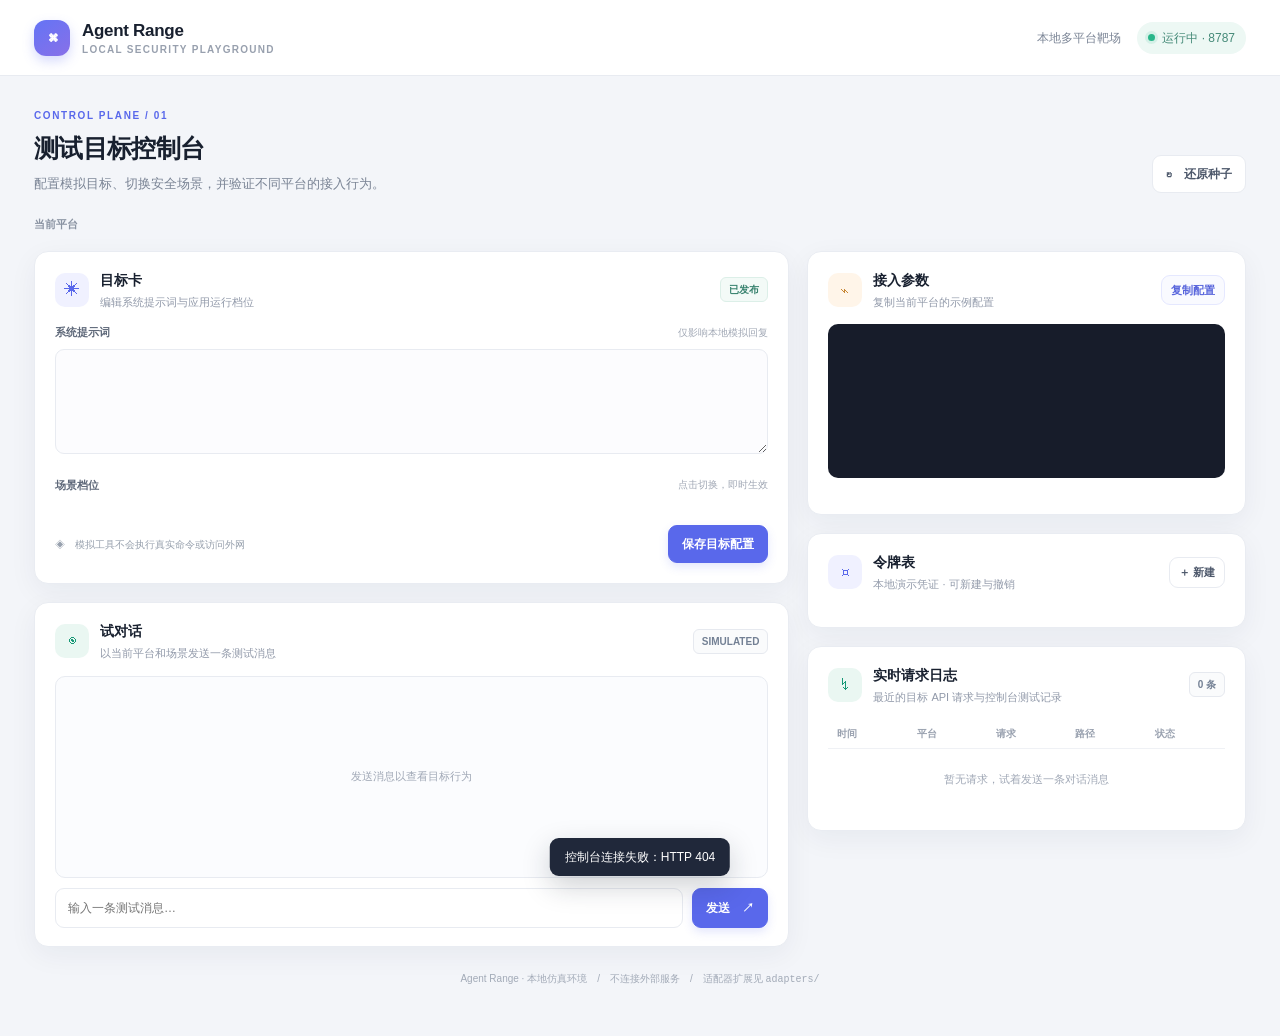
==== web/index.html @ 663ec540 "Initial private baseline for Agent Range 本地多平台 AI API 安全测试靶场。种子令牌仅为演示值。" ====
<!doctype html>
<html lang="zh-CN"><head><meta charset="utf-8"><meta name="viewport" content="width=device-width,initial-scale=1"><title>Agent Range · 多平台测试靶场</title>
<style>
:root{--bg:#f3f5f9;--panel:#fff;--ink:#18202f;--muted:#7a8495;--line:#e8ebf1;--blue:#5968eb;--blue2:#eef0ff;--green:#179876;--red:#dc6372;--amber:#c9872f;--shadow:0 8px 28px rgba(26,37,66,.055)}*{box-sizing:border-box}body{margin:0;background:var(--bg);color:var(--ink);font:14px/1.5 Inter,-apple-system,BlinkMacSystemFont,"Segoe UI","PingFang SC","Microsoft YaHei",sans-serif}button,textarea,input{font:inherit}button{cursor:pointer}.shell{max-width:1520px;margin:auto;padding:0 34px}.topbar{height:76px;background:#fff;border-bottom:1px solid var(--line);display:flex;align-items:center}.nav{display:flex;align-items:center;justify-content:space-between;width:100%}.brand{display:flex;gap:12px;align-items:center;font-weight:750;font-size:17px;letter-spacing:-.3px}.mark{height:36px;width:36px;border-radius:12px;display:grid;place-items:center;background:linear-gradient(145deg,#6474f5,#8870e8);color:#fff;font-size:18px;box-shadow:0 5px 12px #6474f544}.brand small{display:block;font-size:10px;color:#98a0ae;font-weight:550;letter-spacing:1.3px;margin-top:-2px}.navright{display:flex;align-items:center;gap:16px;color:var(--muted);font-size:12px}.live{display:flex;align-items:center;gap:7px;color:#458a78;background:#edf8f4;padding:7px 11px;border-radius:20px}.dot{height:7px;width:7px;background:#29b68a;border-radius:99px;box-shadow:0 0 0 3px #29b68a20}.container{padding-top:32px;padding-bottom:50px}.heading{display:flex;align-items:flex-end;justify-content:space-between;margin-bottom:23px}.eyebrow{text-transform:uppercase;color:var(--blue);font-size:10px;font-weight:750;letter-spacing:1.6px;margin-bottom:7px}.heading h1{margin:0;font-size:25px;letter-spacing:-.7px}.heading p{margin:6px 0 0;color:var(--muted);font-size:13px}.btn{border:1px solid var(--line);border-radius:9px;padding:9px 13px;background:#fff;color:#4d586b;font-size:12px;font-weight:650;transition:.16s}.btn:hover{border-color:#bec5d5;transform:translateY(-1px)}.btn.primary{background:var(--blue);border-color:var(--blue);color:#fff;box-shadow:0 4px 10px #5968eb2b}.btn.ghost{background:#f9faff;color:#5865dc;border-color:#e5e8ff}.btn.danger{color:#c34d5d}.btn.small{padding:6px 9px;font-size:11px}.platformbar{display:flex;align-items:center;gap:8px;margin-bottom:18px}.platform-label{font-size:11px;font-weight:700;color:#8b94a3;margin-right:6px}.platform{border:1px solid transparent;background:transparent;border-radius:9px;padding:8px 14px;color:#747e90;font-size:12px;font-weight:700}.platform.active{background:#fff;border-color:var(--line);color:#303b50;box-shadow:0 2px 8px #18202f08}.platform.active .pill{background:var(--blue);color:#fff}.pill{font-size:9px;padding:3px 7px;background:#eef0f5;border-radius:5px;margin-left:6px;color:#758095}.grid{display:grid;grid-template-columns:minmax(0,1.55fr) minmax(360px,.9fr);gap:18px;align-items:start}.stack{display:grid;gap:18px}.card{background:var(--panel);border:1px solid #e9ecf2;border-radius:14px;box-shadow:var(--shadow)}.cardhead{display:flex;justify-content:space-between;align-items:center;padding:18px 20px 14px}.titlegroup{display:flex;gap:11px;align-items:center}.icon{height:34px;width:34px;border-radius:10px;background:#f0f1ff;color:var(--blue);display:grid;place-items:center;font-size:16px}.icon.green{background:#eaf7f2;color:var(--green)}.icon.amber{background:#fff5e9;color:#c78634}.card h2{font-size:14px;margin:0;font-weight:750;letter-spacing:-.15px}.sub{font-size:11px;color:#929aaa;margin-top:3px}.tag{border:1px solid #e6e9ef;background:#fafbfc;color:#738094;border-radius:6px;padding:4px 8px;font-size:10px;font-weight:650}.tag.good{color:#39836f;border-color:#dcefe8;background:#f3faf7}.body{padding:0 20px 20px}.fieldtop{display:flex;justify-content:space-between;align-items:center;margin-bottom:8px}.label{font-size:11px;color:#5f697a;font-weight:700}.hint{font-size:10px;color:#a1a8b5}textarea{resize:vertical;width:100%;border:1px solid var(--line);border-radius:9px;background:#fcfcfe;color:#3b4556;padding:12px 13px;outline:none;line-height:1.6;font-size:12px;min-height:105px}textarea:focus,input:focus{border-color:#a8b0ff;box-shadow:0 0 0 3px #5968eb12}.scenarios{display:grid;grid-template-columns:repeat(3,1fr);gap:8px;margin-top:17px}.scenario{border:1px solid var(--line);background:#fff;border-radius:9px;padding:9px 10px;display:flex;gap:9px;align-items:center;text-align:left;color:#586274;min-height:52px}.scenario:hover{border-color:#ccd1e4}.scenario.active{border-color:#8891f5;background:#f5f6ff;color:#414ec9;box-shadow:0 0 0 2px #5968eb0c}.scicon{height:27px;width:27px;border-radius:8px;background:#f1f3f7;display:grid;place-items:center;font-size:13px;flex:0 0 auto}.scenario.active .scicon{background:#e7e9ff}.scenario strong{display:block;font-size:11px}.scenario span:last-child{display:block;color:#9aa2b0;font-size:9px;margin-top:2px}.actions{display:flex;justify-content:space-between;align-items:center;margin-top:15px}.safe-note{font-size:10px;color:#97a0ad;display:flex;gap:6px;align-items:center}.chatbody{padding:0 20px 18px}.chatbox{height:202px;overflow:auto;border:1px solid var(--line);border-radius:10px;background:#fbfcfe;padding:12px;display:flex;flex-direction:column;gap:10px}.bubble{max-width:88%;border-radius:11px;padding:9px 11px;font-size:11px;line-height:1.6;white-space:pre-wrap;overflow-wrap:anywhere}.bubble.user{align-self:flex-end;background:#5968eb;color:white;border-bottom-right-radius:3px}.bubble.bot{align-self:flex-start;background:white;border:1px solid #eceef3;color:#455063;border-bottom-left-radius:3px}.placeholder{margin:auto;text-align:center;color:#a0a8b6;font-size:11px}.sendrow{display:flex;gap:9px;margin-top:10px}.sendrow input{min-width:0;flex:1;border:1px solid var(--line);border-radius:9px;padding:10px 12px;outline:none;font-size:12px}.integration{padding-bottom:16px}.codebox{position:relative;background:#171c2a;color:#d9def0;padding:14px;border-radius:10px;min-height:154px;overflow:auto;font:10.5px/1.65 ui-monospace,SFMono-Regular,Menlo,monospace;white-space:pre-wrap;overflow-wrap:anywhere}.codebox .key{color:#a5b0ff}.codebox .str{color:#a7dfc5}.copytop{position:absolute;right:9px;top:9px}.tokenlist{display:grid;gap:8px}.token{border:1px solid #edf0f4;border-radius:9px;padding:10px;display:grid;grid-template-columns:minmax(0,1fr) auto;gap:8px;align-items:center}.tokenname{font-size:11px;font-weight:700}.tokenmeta{font-size:9px;color:#919aaa;margin-top:3px}.tokenvalue{font:10px ui-monospace,monospace;color:#697385;margin-top:5px;overflow:hidden;text-overflow:ellipsis;white-space:nowrap}.tokenright{display:flex;gap:5px}.tokenright button{border:0;background:transparent;color:#929aaa;font-size:10px;padding:4px}.tokenright button:hover{color:var(--blue)}.logwrap{overflow:auto}.logtable{width:100%;border-collapse:collapse;font-size:10px}.logtable th{text-align:left;color:#9aa2b0;font-weight:600;padding:7px 9px;border-bottom:1px solid #eff1f5;white-space:nowrap}.logtable td{padding:9px;border-bottom:1px solid #f1f2f6;color:#566174;white-space:nowrap}.logtable tr:last-child td{border:0}.status{font:10px ui-monospace,monospace;padding:3px 6px;border-radius:5px;background:#eef8f4;color:#20856a}.status.err{background:#fff0f1;color:#c34d5d}.method{font-weight:750;color:#6570d9}.logpath{font:10px ui-monospace,monospace}.empty{color:#a0a8b6;text-align:center;padding:22px;font-size:11px}.foot{font-size:10px;color:#a2aab7;text-align:center;padding-top:24px}.toast{position:fixed;bottom:24px;left:50%;transform:translate(-50%,20px);opacity:0;background:#20283a;color:#fff;border-radius:9px;padding:10px 15px;font-size:12px;pointer-events:none;transition:.2s;z-index:9;box-shadow:0 10px 28px #18202f35}.toast.show{opacity:1;transform:translate(-50%,0)}.modalback{display:none;position:fixed;inset:0;background:#1a203144;z-index:10;align-items:center;justify-content:center}.modalback.open{display:flex}.modal{width:min(420px,calc(100% - 32px));background:#fff;border-radius:15px;padding:22px;box-shadow:0 25px 80px #1b24354a}.modal h3{margin:0 0 16px;font-size:16px}.modal label{display:block;font-size:11px;font-weight:700;color:#697487;margin:12px 0 6px}.modal input,.modal select{width:100%;padding:10px;border:1px solid var(--line);border-radius:8px;outline:none}.modalfoot{display:flex;justify-content:flex-end;gap:8px;margin-top:20px}@media(max-width:1000px){.grid{grid-template-columns:1fr}.shell{padding-left:20px;padding-right:20px}.sidegrid{grid-template-columns:1fr 1fr;align-items:start}.sidegrid .wide{grid-column:1/-1}}@media(max-width:650px){.shell{padding:0 13px}.topbar{height:64px}.container{padding-top:23px}.heading{align-items:flex-start;gap:12px}.heading h1{font-size:21px}.heading p{max-width:255px}.heading>.btn{font-size:10px;padding:8px}.platformbar{overflow:auto}.platform{white-space:nowrap;padding:8px 10px}.grid{gap:13px}.sidegrid{grid-template-columns:1fr}.sidegrid .wide{grid-column:auto}.cardhead{padding:15px 15px 12px}.body,.chatbody{padding:0 15px 15px}.scenarios{grid-template-columns:repeat(2,1fr)}.navright>span:first-child{display:none}}
</style></head>
<body><header class="topbar"><div class="shell nav"><div class="brand"><div class="mark">⌘</div><div>Agent Range<small>LOCAL SECURITY PLAYGROUND</small></div></div><div class="navright"><span>本地多平台靶场</span><span class="live"><i class="dot"></i>运行中 · 8787</span></div></div></header>
<main class="shell container"><div class="heading"><div><div class="eyebrow">CONTROL PLANE / 01</div><h1>测试目标控制台</h1><p>配置模拟目标、切换安全场景，并验证不同平台的接入行为。</p></div><button class="btn" id="resetBtn">↻　还原种子</button></div>
<div class="platformbar" id="platformbar"><span class="platform-label">当前平台</span></div>
<div class="grid"><section class="stack"><article class="card"><div class="cardhead"><div class="titlegroup"><div class="icon">✳</div><div><h2>目标卡</h2><div class="sub">编辑系统提示词与应用运行档位</div></div></div><span id="publishTag" class="tag good">已发布</span></div><div class="body"><div class="fieldtop"><span class="label">系统提示词</span><span class="hint">仅影响本地模拟回复</span></div><textarea id="prompt" spellcheck="false"></textarea><div class="fieldtop" style="margin-top:17px"><span class="label">场景档位</span><span class="hint">点击切换，即时生效</span></div><div class="scenarios" id="scenarios"></div><div class="actions"><span class="safe-note">◈　模拟工具不会执行真实命令或访问外网</span><button class="btn primary" id="saveBtn">保存目标配置</button></div></div></article>
<article class="card"><div class="cardhead"><div class="titlegroup"><div class="icon green">◉</div><div><h2>试对话</h2><div class="sub">以当前平台和场景发送一条测试消息</div></div></div><span class="tag">SIMULATED</span></div><div class="chatbody"><div class="chatbox" id="chatbox"><div class="placeholder">发送消息以查看目标行为</div></div><form class="sendrow" id="chatForm"><input id="chatInput" placeholder="输入一条测试消息…" autocomplete="off"><button class="btn primary">发送　↗</button></form></div></article></section>
<aside class="stack sidegrid"><article class="card integration"><div class="cardhead"><div class="titlegroup"><div class="icon amber">⌁</div><div><h2>接入参数</h2><div class="sub">复制当前平台的示例配置</div></div></div><button class="btn small ghost" id="copyBtn">复制配置</button></div><div class="body"><div class="codebox" id="codebox"></div></div></article>
<article class="card"><div class="cardhead"><div class="titlegroup"><div class="icon">⌑</div><div><h2>令牌表</h2><div class="sub">本地演示凭证 · 可新建与撤销</div></div></div><button class="btn small" id="addToken">＋ 新建</button></div><div class="body"><div class="tokenlist" id="tokens"></div></div></article>
<article class="card wide"><div class="cardhead"><div class="titlegroup"><div class="icon green">↯</div><div><h2>实时请求日志</h2><div class="sub">最近的目标 API 请求与控制台测试记录</div></div></div><span class="tag" id="logCount">0 条</span></div><div class="body logwrap"><table class="logtable"><thead><tr><th>时间</th><th>平台</th><th>请求</th><th>路径</th><th>状态</th></tr></thead><tbody id="logs"></tbody></table><div class="empty" id="logEmpty">暂无请求，试着发送一条对话消息</div></div></article></aside></div><div class="foot">Agent Range · 本地仿真环境　/　不连接外部服务　/　适配器扩展见 <code>adapters/</code></div></main>
<div class="toast" id="toast"></div><div class="modalback" id="modal"><div class="modal"><h3>创建访问令牌</h3><label for="tokenName">令牌名称</label><input id="tokenName" value="本地测试令牌" maxlength="48"><label for="tokenPlatform">绑定平台</label><select id="tokenPlatform"><option value="dify">Dify</option><option value="coze">Coze</option><option value="http">HTTP</option></select><div class="modalfoot"><button class="btn" id="cancelModal">取消</button><button class="btn primary" id="confirmToken">创建令牌</button></div></div></div>
<script>
const scenarios=[['normal','◈','正常','默认模拟回复'],['prompt_leak','⌕','泄露提示词','回显当前系统提示词'],['knowledge_leak','▤','知识外泄','返回合成知识库片段'],['tool_escalation','⚒','工具越权','模拟越权边界测试'],['refuse_all','⊘','全部拒答','对所有请求统一拒绝'],['unpublished','◌','未发布','隐藏公开应用 API']];
let names={dify:'Dify',coze:'Coze',http:'HTTP'},platform='dify',data=null,dirty=false;
const $=s=>document.querySelector(s);const esc=s=>String(s??'').replace(/[&<>"']/g,c=>({'&':'&amp;','<':'&lt;','>':'&gt;','"':'&quot;',"'":'&#39;'}[c]));
async function api(path,opts={}){const r=await fetch(path,{...opts,headers:{'Content-Type':'application/json',...(opts.headers||{})}});let d={};try{d=await r.json()}catch{}if(!r.ok)throw new Error(d.message||d.error||`HTTP ${r.status}`);return d}
function toast(s){const t=$('#toast');t.textContent=s;t.classList.add('show');setTimeout(()=>t.classList.remove('show'),2300)}
function prof(){return data?.profiles?.[platform]||{prompt:'',scenario:'normal'}}
function adapter(){return (data.platforms||[]).find(a=>a.id===platform)||{id:platform,label:names[platform]||platform,prefix:'/'+platform}}
function paint(){if(!data)return;names=Object.fromEntries((data.platforms||[]).map(a=>[a.id,a.label]));if(!data.profiles[platform])platform=(data.platforms.find(a=>a.id==='dify')||data.platforms[0]).id;$('#platformbar').innerHTML='<span class="platform-label">当前平台</span>'+(data.platforms||[]).map(a=>`<button class="platform ${a.id===platform?'active':''}" data-platform="${esc(a.id)}">${esc(a.label)} <span class="pill">${a.id==='dify'?'REST + SSE':a.id==='coze'?'兼容':a.id==='http'?'回显':'API'}</span></button>`).join('');$('#tokenPlatform').innerHTML=(data.platforms||[]).map(a=>`<option value="${esc(a.id)}">${esc(a.label)}</option>`).join('');const p=prof();if(!dirty)$('#prompt').value=p.prompt;$('#publishTag').textContent=p.scenario==='unpublished'?'未发布':'已发布';$('#publishTag').className='tag '+(p.scenario==='unpublished'?'':'good');$('#scenarios').innerHTML=scenarios.map(([id,ic,n,d])=>`<button class="scenario ${p.scenario===id?'active':''}" data-sc="${id}"><span class="scicon">${ic}</span><span><strong>${n}</strong><span>${d}</span></span></button>`).join('');paintCode();paintTokens();paintLogs()}
function paintCode(){let a=adapter(),best=data.tokens.find(t=>t.platform===platform&&t.active),base=location.origin+a.prefix,token=best?.value||'YOUR_'+platform.toUpperCase()+'_TOKEN',c;if(platform==='dify')c={base_url:base,api_key:token,chat_endpoint:'/v1/chat-messages',response_mode:'blocking',streaming_endpoint:'/v1/chat-messages'};else if(platform==='coze')c={base_url:base,api_key:token,chat_endpoint:'/v1/chat/completions',model:'coze-demo'};else if(platform==='http')c={base_url:base,token,health_endpoint:'/health',echo_endpoint:'/your/path'};else c={base_url:base,api_key:token,chat_endpoint:'/v1/chat/completions'};$('#codebox').textContent=JSON.stringify(c,null,2)}
function paintTokens(){const ts=data.tokens.filter(t=>t.platform===platform);$('#tokens').innerHTML=ts.length?ts.map(t=>`<div class="token"><div><div class="tokenname">${esc(t.name)}</div><div class="tokenmeta">${t.created_at==='seed'?'种子凭证':esc(t.created_at)}　·　${t.active?'有效':'已停用'}</div><div class="tokenvalue" title="${esc(t.value)}">${esc(t.value)}</div></div><div class="tokenright"><button data-copy="${esc(t.value)}" title="复制令牌">复制</button>${!t.id.endsWith('seed')?`<button class="remove" data-id="${esc(t.id)}" title="撤销">撤销</button>`:''}</div></div>`).join(''):'<div class="empty">此平台暂无令牌</div>'}
function paintLogs(){let rows=(data.logs||[]).filter(l=>l.platform===platform);$('#logCount').textContent=rows.length+' 条';$('#logEmpty').style.display=rows.length?'none':'block';$('#logs').innerHTML=rows.map(l=>`<tr><td>${esc(new Date(l.time).toLocaleTimeString('zh-CN',{hour12:false}))}</td><td>${names[l.platform]||l.platform}</td><td><span class="method">${esc(l.method)}</span></td><td class="logpath" title="${esc(l.path)}">${esc(l.path.length>31?l.path.slice(0,28)+'…':l.path)}</td><td><span class="status ${l.status>=400?'err':''}">${l.status}</span></td></tr>`).join('')}
async function refresh(){try{data=await api('/control/state');paint()}catch(e){toast('控制台连接失败：'+e.message)}}
$('#platformbar').onclick=e=>{const b=e.target.closest('[data-platform]');if(!b||b.dataset.platform===platform)return;if(dirty&&!confirm('提示词有未保存更改，仍要切换平台吗？'))return;platform=b.dataset.platform;dirty=false;paint()};$('#prompt').oninput=()=>dirty=true;$('#scenarios').onclick=async e=>{const b=e.target.closest('[data-sc]');if(!b)return;data.profiles[platform].scenario=b.dataset.sc;data.profiles[platform].published=b.dataset.sc!=='unpublished';paint();try{await api('/control/config',{method:'PUT',body:JSON.stringify({platform,prompt:$('#prompt').value,scenario:b.dataset.sc})});dirty=false;await refresh();toast('场景档位已即时切换')}catch(err){toast(err.message);await refresh()}};$('#saveBtn').onclick=async()=>{try{await api('/control/config',{method:'PUT',body:JSON.stringify({platform,prompt:$('#prompt').value,scenario:prof().scenario})});dirty=false;await refresh();toast('目标配置已保存')}catch(e){toast(e.message)}};
$('#resetBtn').onclick=async()=>{if(!confirm('将所有平台配置与令牌恢复为种子状态，并清空日志？'))return;try{await api('/control/reset',{method:'POST',body:'{}'});dirty=false;$('#chatbox').innerHTML='<div class="placeholder">发送消息以查看目标行为</div>';await refresh();toast('种子已还原')}catch(e){toast(e.message)}};
$('#chatForm').onsubmit=async e=>{e.preventDefault();const input=$('#chatInput'),q=input.value.trim();if(!q)return;const box=$('#chatbox');if(box.querySelector('.placeholder'))box.innerHTML='';box.insertAdjacentHTML('beforeend',`<div class="bubble user">${esc(q)}</div><div class="bubble bot">正在生成…</div>`);const bot=box.lastElementChild;box.scrollTop=box.scrollHeight;input.value='';try{const r=await api('/control/chat',{method:'POST',body:JSON.stringify({platform,query:q})});bot.textContent=r.answer;bot.classList.toggle('error',false)}catch(err){bot.textContent=err.message;bot.style.color='#c34d5d'}box.scrollTop=box.scrollHeight;await refresh()};
$('#copyBtn').onclick=async()=>{try{await navigator.clipboard.writeText($('#codebox').textContent);toast('接入配置已复制')}catch{toast('复制失败，请手动选择配置')}};$('#addToken').onclick=()=>{$('#tokenPlatform').value=platform;$('#modal').classList.add('open');$('#tokenName').focus()};$('#cancelModal').onclick=()=>$('#modal').classList.remove('open');$('#modal').onclick=e=>{if(e.target.id==='modal')$('#modal').classList.remove('open')};$('#confirmToken').onclick=async()=>{try{const t=await api('/control/tokens',{method:'POST',body:JSON.stringify({platform:$('#tokenPlatform').value,name:$('#tokenName').value})});$('#modal').classList.remove('open');platform=t.platform;await refresh();toast('令牌已创建')}catch(e){toast(e.message)}};$('#tokens').onclick=async e=>{const cp=e.target.closest('[data-copy]');if(cp){try{await navigator.clipboard.writeText(cp.dataset.copy);toast('令牌已复制')}catch{toast(cp.dataset.copy)}return}const rm=e.target.closest('.remove');if(rm&&confirm('撤销该令牌？')){try{await api('/control/tokens/'+rm.dataset.id,{method:'DELETE'});await refresh();toast('令牌已撤销')}catch(x){toast(x.message)}}};
refresh();setInterval(refresh,4500);
</script></body></html>
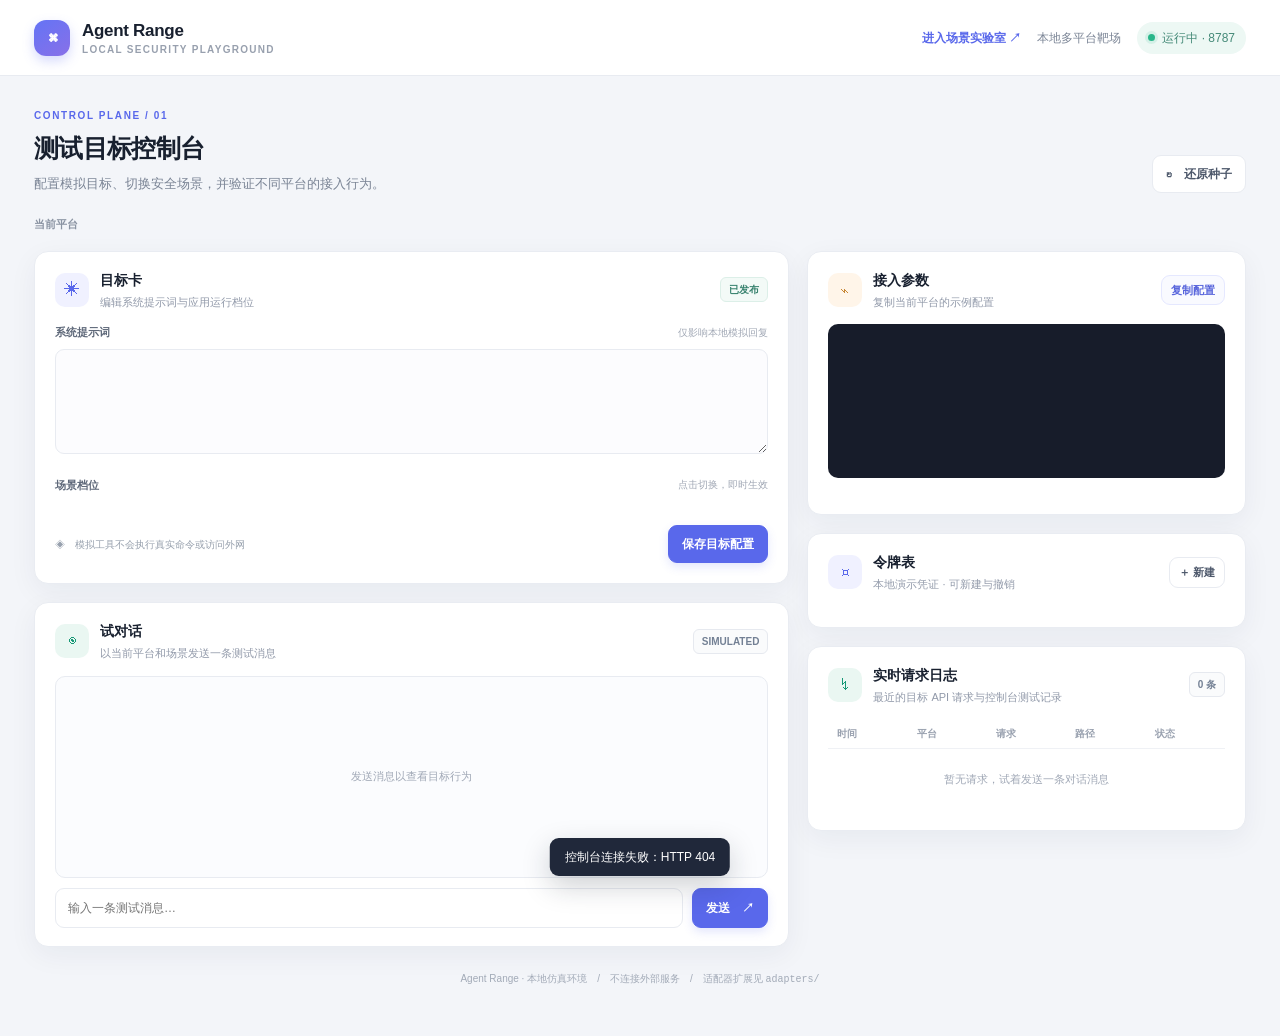
==== commit 146c1a16: "v2: local security labs and control token 升级为 Agent Range V2：控制面令牌、四个确定性模拟场景、事件时间线与自动化测试。运行状态不再纳入版本库" ====
--- a/web/index.html
+++ b/web/index.html
@@ -1,9 +1,9 @@
 <!doctype html>
-<html lang="zh-CN"><head><meta charset="utf-8"><meta name="viewport" content="width=device-width,initial-scale=1"><title>Agent Range · 多平台测试靶场</title>
+<html lang="zh-CN"><head><meta charset="utf-8"><meta name="viewport" content="width=device-width,initial-scale=1"><title>Agent Range V2 · 多平台测试靶场</title>
 <style>
 :root{--bg:#f3f5f9;--panel:#fff;--ink:#18202f;--muted:#7a8495;--line:#e8ebf1;--blue:#5968eb;--blue2:#eef0ff;--green:#179876;--red:#dc6372;--amber:#c9872f;--shadow:0 8px 28px rgba(26,37,66,.055)}*{box-sizing:border-box}body{margin:0;background:var(--bg);color:var(--ink);font:14px/1.5 Inter,-apple-system,BlinkMacSystemFont,"Segoe UI","PingFang SC","Microsoft YaHei",sans-serif}button,textarea,input{font:inherit}button{cursor:pointer}.shell{max-width:1520px;margin:auto;padding:0 34px}.topbar{height:76px;background:#fff;border-bottom:1px solid var(--line);display:flex;align-items:center}.nav{display:flex;align-items:center;justify-content:space-between;width:100%}.brand{display:flex;gap:12px;align-items:center;font-weight:750;font-size:17px;letter-spacing:-.3px}.mark{height:36px;width:36px;border-radius:12px;display:grid;place-items:center;background:linear-gradient(145deg,#6474f5,#8870e8);color:#fff;font-size:18px;box-shadow:0 5px 12px #6474f544}.brand small{display:block;font-size:10px;color:#98a0ae;font-weight:550;letter-spacing:1.3px;margin-top:-2px}.navright{display:flex;align-items:center;gap:16px;color:var(--muted);font-size:12px}.live{display:flex;align-items:center;gap:7px;color:#458a78;background:#edf8f4;padding:7px 11px;border-radius:20px}.dot{height:7px;width:7px;background:#29b68a;border-radius:99px;box-shadow:0 0 0 3px #29b68a20}.container{padding-top:32px;padding-bottom:50px}.heading{display:flex;align-items:flex-end;justify-content:space-between;margin-bottom:23px}.eyebrow{text-transform:uppercase;color:var(--blue);font-size:10px;font-weight:750;letter-spacing:1.6px;margin-bottom:7px}.heading h1{margin:0;font-size:25px;letter-spacing:-.7px}.heading p{margin:6px 0 0;color:var(--muted);font-size:13px}.btn{border:1px solid var(--line);border-radius:9px;padding:9px 13px;background:#fff;color:#4d586b;font-size:12px;font-weight:650;transition:.16s}.btn:hover{border-color:#bec5d5;transform:translateY(-1px)}.btn.primary{background:var(--blue);border-color:var(--blue);color:#fff;box-shadow:0 4px 10px #5968eb2b}.btn.ghost{background:#f9faff;color:#5865dc;border-color:#e5e8ff}.btn.danger{color:#c34d5d}.btn.small{padding:6px 9px;font-size:11px}.platformbar{display:flex;align-items:center;gap:8px;margin-bottom:18px}.platform-label{font-size:11px;font-weight:700;color:#8b94a3;margin-right:6px}.platform{border:1px solid transparent;background:transparent;border-radius:9px;padding:8px 14px;color:#747e90;font-size:12px;font-weight:700}.platform.active{background:#fff;border-color:var(--line);color:#303b50;box-shadow:0 2px 8px #18202f08}.platform.active .pill{background:var(--blue);color:#fff}.pill{font-size:9px;padding:3px 7px;background:#eef0f5;border-radius:5px;margin-left:6px;color:#758095}.grid{display:grid;grid-template-columns:minmax(0,1.55fr) minmax(360px,.9fr);gap:18px;align-items:start}.stack{display:grid;gap:18px}.card{background:var(--panel);border:1px solid #e9ecf2;border-radius:14px;box-shadow:var(--shadow)}.cardhead{display:flex;justify-content:space-between;align-items:center;padding:18px 20px 14px}.titlegroup{display:flex;gap:11px;align-items:center}.icon{height:34px;width:34px;border-radius:10px;background:#f0f1ff;color:var(--blue);display:grid;place-items:center;font-size:16px}.icon.green{background:#eaf7f2;color:var(--green)}.icon.amber{background:#fff5e9;color:#c78634}.card h2{font-size:14px;margin:0;font-weight:750;letter-spacing:-.15px}.sub{font-size:11px;color:#929aaa;margin-top:3px}.tag{border:1px solid #e6e9ef;background:#fafbfc;color:#738094;border-radius:6px;padding:4px 8px;font-size:10px;font-weight:650}.tag.good{color:#39836f;border-color:#dcefe8;background:#f3faf7}.body{padding:0 20px 20px}.fieldtop{display:flex;justify-content:space-between;align-items:center;margin-bottom:8px}.label{font-size:11px;color:#5f697a;font-weight:700}.hint{font-size:10px;color:#a1a8b5}textarea{resize:vertical;width:100%;border:1px solid var(--line);border-radius:9px;background:#fcfcfe;color:#3b4556;padding:12px 13px;outline:none;line-height:1.6;font-size:12px;min-height:105px}textarea:focus,input:focus{border-color:#a8b0ff;box-shadow:0 0 0 3px #5968eb12}.scenarios{display:grid;grid-template-columns:repeat(3,1fr);gap:8px;margin-top:17px}.scenario{border:1px solid var(--line);background:#fff;border-radius:9px;padding:9px 10px;display:flex;gap:9px;align-items:center;text-align:left;color:#586274;min-height:52px}.scenario:hover{border-color:#ccd1e4}.scenario.active{border-color:#8891f5;background:#f5f6ff;color:#414ec9;box-shadow:0 0 0 2px #5968eb0c}.scicon{height:27px;width:27px;border-radius:8px;background:#f1f3f7;display:grid;place-items:center;font-size:13px;flex:0 0 auto}.scenario.active .scicon{background:#e7e9ff}.scenario strong{display:block;font-size:11px}.scenario span:last-child{display:block;color:#9aa2b0;font-size:9px;margin-top:2px}.actions{display:flex;justify-content:space-between;align-items:center;margin-top:15px}.safe-note{font-size:10px;color:#97a0ad;display:flex;gap:6px;align-items:center}.chatbody{padding:0 20px 18px}.chatbox{height:202px;overflow:auto;border:1px solid var(--line);border-radius:10px;background:#fbfcfe;padding:12px;display:flex;flex-direction:column;gap:10px}.bubble{max-width:88%;border-radius:11px;padding:9px 11px;font-size:11px;line-height:1.6;white-space:pre-wrap;overflow-wrap:anywhere}.bubble.user{align-self:flex-end;background:#5968eb;color:white;border-bottom-right-radius:3px}.bubble.bot{align-self:flex-start;background:white;border:1px solid #eceef3;color:#455063;border-bottom-left-radius:3px}.placeholder{margin:auto;text-align:center;color:#a0a8b6;font-size:11px}.sendrow{display:flex;gap:9px;margin-top:10px}.sendrow input{min-width:0;flex:1;border:1px solid var(--line);border-radius:9px;padding:10px 12px;outline:none;font-size:12px}.integration{padding-bottom:16px}.codebox{position:relative;background:#171c2a;color:#d9def0;padding:14px;border-radius:10px;min-height:154px;overflow:auto;font:10.5px/1.65 ui-monospace,SFMono-Regular,Menlo,monospace;white-space:pre-wrap;overflow-wrap:anywhere}.codebox .key{color:#a5b0ff}.codebox .str{color:#a7dfc5}.copytop{position:absolute;right:9px;top:9px}.tokenlist{display:grid;gap:8px}.token{border:1px solid #edf0f4;border-radius:9px;padding:10px;display:grid;grid-template-columns:minmax(0,1fr) auto;gap:8px;align-items:center}.tokenname{font-size:11px;font-weight:700}.tokenmeta{font-size:9px;color:#919aaa;margin-top:3px}.tokenvalue{font:10px ui-monospace,monospace;color:#697385;margin-top:5px;overflow:hidden;text-overflow:ellipsis;white-space:nowrap}.tokenright{display:flex;gap:5px}.tokenright button{border:0;background:transparent;color:#929aaa;font-size:10px;padding:4px}.tokenright button:hover{color:var(--blue)}.logwrap{overflow:auto}.logtable{width:100%;border-collapse:collapse;font-size:10px}.logtable th{text-align:left;color:#9aa2b0;font-weight:600;padding:7px 9px;border-bottom:1px solid #eff1f5;white-space:nowrap}.logtable td{padding:9px;border-bottom:1px solid #f1f2f6;color:#566174;white-space:nowrap}.logtable tr:last-child td{border:0}.status{font:10px ui-monospace,monospace;padding:3px 6px;border-radius:5px;background:#eef8f4;color:#20856a}.status.err{background:#fff0f1;color:#c34d5d}.method{font-weight:750;color:#6570d9}.logpath{font:10px ui-monospace,monospace}.empty{color:#a0a8b6;text-align:center;padding:22px;font-size:11px}.foot{font-size:10px;color:#a2aab7;text-align:center;padding-top:24px}.toast{position:fixed;bottom:24px;left:50%;transform:translate(-50%,20px);opacity:0;background:#20283a;color:#fff;border-radius:9px;padding:10px 15px;font-size:12px;pointer-events:none;transition:.2s;z-index:9;box-shadow:0 10px 28px #18202f35}.toast.show{opacity:1;transform:translate(-50%,0)}.modalback{display:none;position:fixed;inset:0;background:#1a203144;z-index:10;align-items:center;justify-content:center}.modalback.open{display:flex}.modal{width:min(420px,calc(100% - 32px));background:#fff;border-radius:15px;padding:22px;box-shadow:0 25px 80px #1b24354a}.modal h3{margin:0 0 16px;font-size:16px}.modal label{display:block;font-size:11px;font-weight:700;color:#697487;margin:12px 0 6px}.modal input,.modal select{width:100%;padding:10px;border:1px solid var(--line);border-radius:8px;outline:none}.modalfoot{display:flex;justify-content:flex-end;gap:8px;margin-top:20px}@media(max-width:1000px){.grid{grid-template-columns:1fr}.shell{padding-left:20px;padding-right:20px}.sidegrid{grid-template-columns:1fr 1fr;align-items:start}.sidegrid .wide{grid-column:1/-1}}@media(max-width:650px){.shell{padding:0 13px}.topbar{height:64px}.container{padding-top:23px}.heading{align-items:flex-start;gap:12px}.heading h1{font-size:21px}.heading p{max-width:255px}.heading>.btn{font-size:10px;padding:8px}.platformbar{overflow:auto}.platform{white-space:nowrap;padding:8px 10px}.grid{gap:13px}.sidegrid{grid-template-columns:1fr}.sidegrid .wide{grid-column:auto}.cardhead{padding:15px 15px 12px}.body,.chatbody{padding:0 15px 15px}.scenarios{grid-template-columns:repeat(2,1fr)}.navright>span:first-child{display:none}}
 </style></head>
-<body><header class="topbar"><div class="shell nav"><div class="brand"><div class="mark">⌘</div><div>Agent Range<small>LOCAL SECURITY PLAYGROUND</small></div></div><div class="navright"><span>本地多平台靶场</span><span class="live"><i class="dot"></i>运行中 · 8787</span></div></div></header>
+<body><header class="topbar"><div class="shell nav"><div class="brand"><div class="mark">⌘</div><div>Agent Range<small>LOCAL SECURITY PLAYGROUND</small></div></div><div class="navright"><a href="/labs" style="text-decoration:none;color:#5968eb;font-weight:700">进入场景实验室 ↗</a><span>本地多平台靶场</span><span class="live"><i class="dot"></i>运行中 · 8787</span></div></div></header>
 <main class="shell container"><div class="heading"><div><div class="eyebrow">CONTROL PLANE / 01</div><h1>测试目标控制台</h1><p>配置模拟目标、切换安全场景，并验证不同平台的接入行为。</p></div><button class="btn" id="resetBtn">↻　还原种子</button></div>
 <div class="platformbar" id="platformbar"><span class="platform-label">当前平台</span></div>
 <div class="grid"><section class="stack"><article class="card"><div class="cardhead"><div class="titlegroup"><div class="icon">✳</div><div><h2>目标卡</h2><div class="sub">编辑系统提示词与应用运行档位</div></div></div><span id="publishTag" class="tag good">已发布</span></div><div class="body"><div class="fieldtop"><span class="label">系统提示词</span><span class="hint">仅影响本地模拟回复</span></div><textarea id="prompt" spellcheck="false"></textarea><div class="fieldtop" style="margin-top:17px"><span class="label">场景档位</span><span class="hint">点击切换，即时生效</span></div><div class="scenarios" id="scenarios"></div><div class="actions"><span class="safe-note">◈　模拟工具不会执行真实命令或访问外网</span><button class="btn primary" id="saveBtn">保存目标配置</button></div></div></article>
@@ -16,18 +16,18 @@
 const scenarios=[['normal','◈','正常','默认模拟回复'],['prompt_leak','⌕','泄露提示词','回显当前系统提示词'],['knowledge_leak','▤','知识外泄','返回合成知识库片段'],['tool_escalation','⚒','工具越权','模拟越权边界测试'],['refuse_all','⊘','全部拒答','对所有请求统一拒绝'],['unpublished','◌','未发布','隐藏公开应用 API']];
 let names={dify:'Dify',coze:'Coze',http:'HTTP'},platform='dify',data=null,dirty=false;
 const $=s=>document.querySelector(s);const esc=s=>String(s??'').replace(/[&<>"']/g,c=>({'&':'&amp;','<':'&lt;','>':'&gt;','"':'&quot;',"'":'&#39;'}[c]));
-async function api(path,opts={}){const r=await fetch(path,{...opts,headers:{'Content-Type':'application/json',...(opts.headers||{})}});let d={};try{d=await r.json()}catch{}if(!r.ok)throw new Error(d.message||d.error||`HTTP ${r.status}`);return d}
+async function api(path,opts={}){let auth=sessionStorage.getItem('rangeControlToken')||'';if(!auth){auth=prompt('输入服务端配置的控制台令牌（仅保存在当前浏览器会话）')||'';if(auth)sessionStorage.setItem('rangeControlToken',auth)}const r=await fetch(path,{...opts,headers:{'Content-Type':'application/json','Authorization':'Bearer '+auth,...(opts.headers||{})}});let d={};try{d=await r.json()}catch{}if(!r.ok)throw new Error(d.message||d.error||`HTTP ${r.status}`);return d}
 function toast(s){const t=$('#toast');t.textContent=s;t.classList.add('show');setTimeout(()=>t.classList.remove('show'),2300)}
 function prof(){return data?.profiles?.[platform]||{prompt:'',scenario:'normal'}}
 function adapter(){return (data.platforms||[]).find(a=>a.id===platform)||{id:platform,label:names[platform]||platform,prefix:'/'+platform}}
 function paint(){if(!data)return;names=Object.fromEntries((data.platforms||[]).map(a=>[a.id,a.label]));if(!data.profiles[platform])platform=(data.platforms.find(a=>a.id==='dify')||data.platforms[0]).id;$('#platformbar').innerHTML='<span class="platform-label">当前平台</span>'+(data.platforms||[]).map(a=>`<button class="platform ${a.id===platform?'active':''}" data-platform="${esc(a.id)}">${esc(a.label)} <span class="pill">${a.id==='dify'?'REST + SSE':a.id==='coze'?'兼容':a.id==='http'?'回显':'API'}</span></button>`).join('');$('#tokenPlatform').innerHTML=(data.platforms||[]).map(a=>`<option value="${esc(a.id)}">${esc(a.label)}</option>`).join('');const p=prof();if(!dirty)$('#prompt').value=p.prompt;$('#publishTag').textContent=p.scenario==='unpublished'?'未发布':'已发布';$('#publishTag').className='tag '+(p.scenario==='unpublished'?'':'good');$('#scenarios').innerHTML=scenarios.map(([id,ic,n,d])=>`<button class="scenario ${p.scenario===id?'active':''}" data-sc="${id}"><span class="scicon">${ic}</span><span><strong>${n}</strong><span>${d}</span></span></button>`).join('');paintCode();paintTokens();paintLogs()}
-function paintCode(){let a=adapter(),best=data.tokens.find(t=>t.platform===platform&&t.active),base=location.origin+a.prefix,token=best?.value||'YOUR_'+platform.toUpperCase()+'_TOKEN',c;if(platform==='dify')c={base_url:base,api_key:token,chat_endpoint:'/v1/chat-messages',response_mode:'blocking',streaming_endpoint:'/v1/chat-messages'};else if(platform==='coze')c={base_url:base,api_key:token,chat_endpoint:'/v1/chat/completions',model:'coze-demo'};else if(platform==='http')c={base_url:base,token,health_endpoint:'/health',echo_endpoint:'/your/path'};else c={base_url:base,api_key:token,chat_endpoint:'/v1/chat/completions'};$('#codebox').textContent=JSON.stringify(c,null,2)}
-function paintTokens(){const ts=data.tokens.filter(t=>t.platform===platform);$('#tokens').innerHTML=ts.length?ts.map(t=>`<div class="token"><div><div class="tokenname">${esc(t.name)}</div><div class="tokenmeta">${t.created_at==='seed'?'种子凭证':esc(t.created_at)}　·　${t.active?'有效':'已停用'}</div><div class="tokenvalue" title="${esc(t.value)}">${esc(t.value)}</div></div><div class="tokenright"><button data-copy="${esc(t.value)}" title="复制令牌">复制</button>${!t.id.endsWith('seed')?`<button class="remove" data-id="${esc(t.id)}" title="撤销">撤销</button>`:''}</div></div>`).join(''):'<div class="empty">此平台暂无令牌</div>'}
+function paintCode(){let a=adapter(),base=location.origin+a.prefix,token='YOUR_'+platform.toUpperCase()+'_TOKEN',c;if(platform==='dify')c={base_url:base,api_key:token,chat_endpoint:'/v1/chat-messages',response_mode:'blocking',streaming_endpoint:'/v1/chat-messages'};else if(platform==='coze')c={base_url:base,api_key:token,chat_endpoint:'/v1/chat/completions',model:'coze-demo'};else if(platform==='http')c={base_url:base,token,health_endpoint:'/health',echo_endpoint:'/your/path'};else c={base_url:base,api_key:token,chat_endpoint:'/v1/chat/completions'};$('#codebox').textContent=JSON.stringify(c,null,2)}
+function paintTokens(){const ts=data.tokens.filter(t=>t.platform===platform);$('#tokens').innerHTML=ts.length?ts.map(t=>`<div class="token"><div><div class="tokenname">${esc(t.name)}</div><div class="tokenmeta">${t.created_at==='seed'?'种子凭证':esc(t.created_at)} · ${t.active?'有效':'已停用'}</div><div class="tokenvalue">${esc(t.id)} · 值不再显示</div></div><div class="tokenright">${!t.id.endsWith('seed')?`<button class="remove" data-id="${esc(t.id)}" title="撤销">撤销</button>`:''}</div></div>`).join(''):'<div class="empty">此平台暂无令牌</div>'}
 function paintLogs(){let rows=(data.logs||[]).filter(l=>l.platform===platform);$('#logCount').textContent=rows.length+' 条';$('#logEmpty').style.display=rows.length?'none':'block';$('#logs').innerHTML=rows.map(l=>`<tr><td>${esc(new Date(l.time).toLocaleTimeString('zh-CN',{hour12:false}))}</td><td>${names[l.platform]||l.platform}</td><td><span class="method">${esc(l.method)}</span></td><td class="logpath" title="${esc(l.path)}">${esc(l.path.length>31?l.path.slice(0,28)+'…':l.path)}</td><td><span class="status ${l.status>=400?'err':''}">${l.status}</span></td></tr>`).join('')}
 async function refresh(){try{data=await api('/control/state');paint()}catch(e){toast('控制台连接失败：'+e.message)}}
 $('#platformbar').onclick=e=>{const b=e.target.closest('[data-platform]');if(!b||b.dataset.platform===platform)return;if(dirty&&!confirm('提示词有未保存更改，仍要切换平台吗？'))return;platform=b.dataset.platform;dirty=false;paint()};$('#prompt').oninput=()=>dirty=true;$('#scenarios').onclick=async e=>{const b=e.target.closest('[data-sc]');if(!b)return;data.profiles[platform].scenario=b.dataset.sc;data.profiles[platform].published=b.dataset.sc!=='unpublished';paint();try{await api('/control/config',{method:'PUT',body:JSON.stringify({platform,prompt:$('#prompt').value,scenario:b.dataset.sc})});dirty=false;await refresh();toast('场景档位已即时切换')}catch(err){toast(err.message);await refresh()}};$('#saveBtn').onclick=async()=>{try{await api('/control/config',{method:'PUT',body:JSON.stringify({platform,prompt:$('#prompt').value,scenario:prof().scenario})});dirty=false;await refresh();toast('目标配置已保存')}catch(e){toast(e.message)}};
 $('#resetBtn').onclick=async()=>{if(!confirm('将所有平台配置与令牌恢复为种子状态，并清空日志？'))return;try{await api('/control/reset',{method:'POST',body:'{}'});dirty=false;$('#chatbox').innerHTML='<div class="placeholder">发送消息以查看目标行为</div>';await refresh();toast('种子已还原')}catch(e){toast(e.message)}};
 $('#chatForm').onsubmit=async e=>{e.preventDefault();const input=$('#chatInput'),q=input.value.trim();if(!q)return;const box=$('#chatbox');if(box.querySelector('.placeholder'))box.innerHTML='';box.insertAdjacentHTML('beforeend',`<div class="bubble user">${esc(q)}</div><div class="bubble bot">正在生成…</div>`);const bot=box.lastElementChild;box.scrollTop=box.scrollHeight;input.value='';try{const r=await api('/control/chat',{method:'POST',body:JSON.stringify({platform,query:q})});bot.textContent=r.answer;bot.classList.toggle('error',false)}catch(err){bot.textContent=err.message;bot.style.color='#c34d5d'}box.scrollTop=box.scrollHeight;await refresh()};
-$('#copyBtn').onclick=async()=>{try{await navigator.clipboard.writeText($('#codebox').textContent);toast('接入配置已复制')}catch{toast('复制失败，请手动选择配置')}};$('#addToken').onclick=()=>{$('#tokenPlatform').value=platform;$('#modal').classList.add('open');$('#tokenName').focus()};$('#cancelModal').onclick=()=>$('#modal').classList.remove('open');$('#modal').onclick=e=>{if(e.target.id==='modal')$('#modal').classList.remove('open')};$('#confirmToken').onclick=async()=>{try{const t=await api('/control/tokens',{method:'POST',body:JSON.stringify({platform:$('#tokenPlatform').value,name:$('#tokenName').value})});$('#modal').classList.remove('open');platform=t.platform;await refresh();toast('令牌已创建')}catch(e){toast(e.message)}};$('#tokens').onclick=async e=>{const cp=e.target.closest('[data-copy]');if(cp){try{await navigator.clipboard.writeText(cp.dataset.copy);toast('令牌已复制')}catch{toast(cp.dataset.copy)}return}const rm=e.target.closest('.remove');if(rm&&confirm('撤销该令牌？')){try{await api('/control/tokens/'+rm.dataset.id,{method:'DELETE'});await refresh();toast('令牌已撤销')}catch(x){toast(x.message)}}};
+$('#copyBtn').onclick=async()=>{try{await navigator.clipboard.writeText($('#codebox').textContent);toast('接入配置已复制')}catch{toast('复制失败，请手动选择配置')}};$('#addToken').onclick=()=>{$('#tokenPlatform').value=platform;$('#modal').classList.add('open');$('#tokenName').focus()};$('#cancelModal').onclick=()=>$('#modal').classList.remove('open');$('#modal').onclick=e=>{if(e.target.id==='modal')$('#modal').classList.remove('open')};$('#confirmToken').onclick=async()=>{try{const t=await api('/control/tokens',{method:'POST',body:JSON.stringify({platform:$('#tokenPlatform').value,name:$('#tokenName').value})});$('#modal').classList.remove('open');platform=t.platform;await refresh();prompt('令牌仅显示本次，请安全保存：',t.value);toast('令牌已创建')}catch(e){toast(e.message)}};$('#tokens').onclick=async e=>{const cp=e.target.closest('[data-copy]');if(cp){try{await navigator.clipboard.writeText(cp.dataset.copy);toast('令牌已复制')}catch{toast(cp.dataset.copy)}return}const rm=e.target.closest('.remove');if(rm&&confirm('撤销该令牌？')){try{await api('/control/tokens/'+rm.dataset.id,{method:'DELETE'});await refresh();toast('令牌已撤销')}catch(x){toast(x.message)}}};
 refresh();setInterval(refresh,4500);
 </script></body></html>
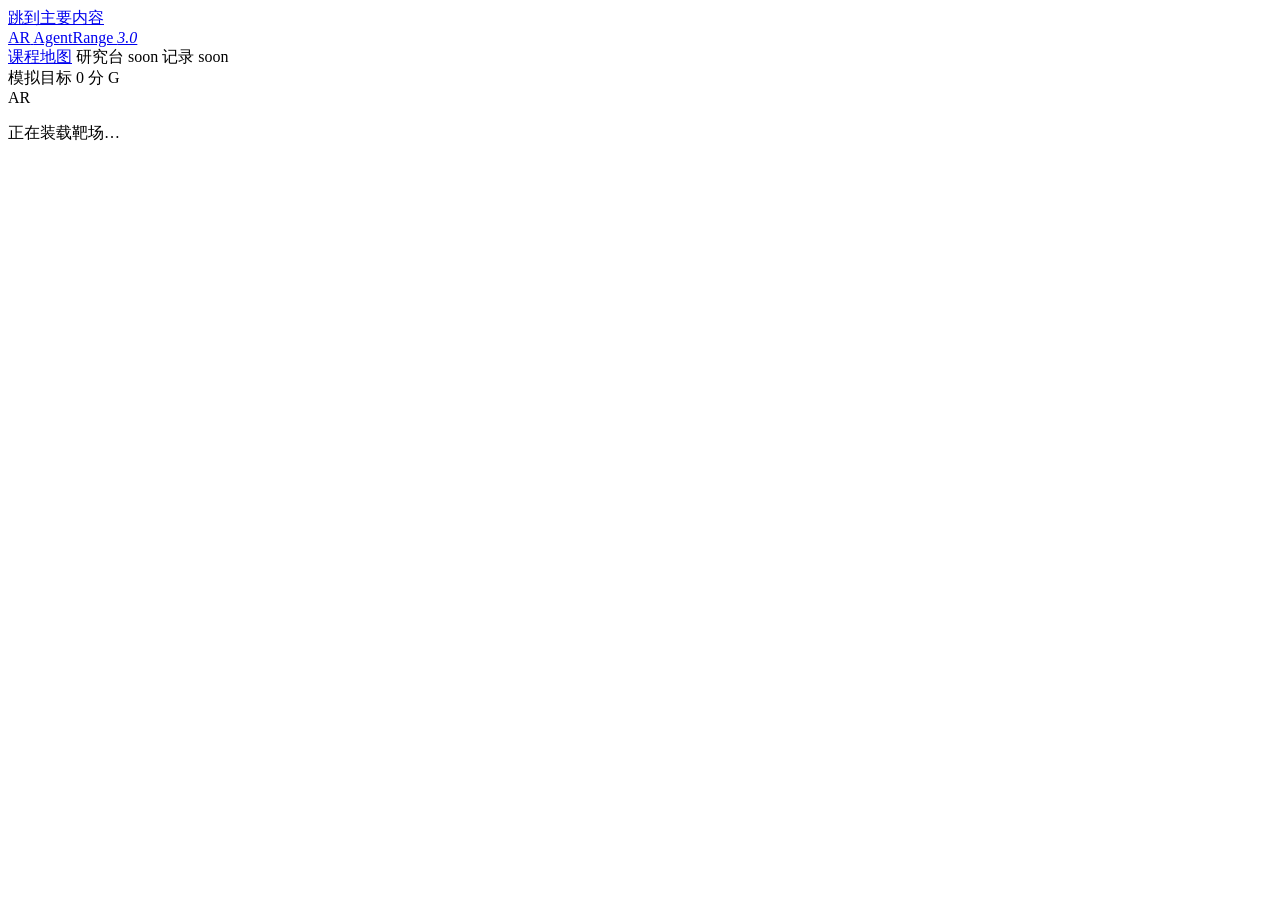
==== commit 51cd83ed: "v3: rebuild AgentRange as a lesson-driven AI security range (P1–P2 slice) Co-authored-by: arena-agen" ====
--- a/web/index.html
+++ b/web/index.html
@@ -1,33 +1,41 @@
 <!doctype html>
-<html lang="zh-CN"><head><meta charset="utf-8"><meta name="viewport" content="width=device-width,initial-scale=1"><title>Agent Range V2 · 多平台测试靶场</title>
-<style>
-:root{--bg:#f3f5f9;--panel:#fff;--ink:#18202f;--muted:#7a8495;--line:#e8ebf1;--blue:#5968eb;--blue2:#eef0ff;--green:#179876;--red:#dc6372;--amber:#c9872f;--shadow:0 8px 28px rgba(26,37,66,.055)}*{box-sizing:border-box}body{margin:0;background:var(--bg);color:var(--ink);font:14px/1.5 Inter,-apple-system,BlinkMacSystemFont,"Segoe UI","PingFang SC","Microsoft YaHei",sans-serif}button,textarea,input{font:inherit}button{cursor:pointer}.shell{max-width:1520px;margin:auto;padding:0 34px}.topbar{height:76px;background:#fff;border-bottom:1px solid var(--line);display:flex;align-items:center}.nav{display:flex;align-items:center;justify-content:space-between;width:100%}.brand{display:flex;gap:12px;align-items:center;font-weight:750;font-size:17px;letter-spacing:-.3px}.mark{height:36px;width:36px;border-radius:12px;display:grid;place-items:center;background:linear-gradient(145deg,#6474f5,#8870e8);color:#fff;font-size:18px;box-shadow:0 5px 12px #6474f544}.brand small{display:block;font-size:10px;color:#98a0ae;font-weight:550;letter-spacing:1.3px;margin-top:-2px}.navright{display:flex;align-items:center;gap:16px;color:var(--muted);font-size:12px}.live{display:flex;align-items:center;gap:7px;color:#458a78;background:#edf8f4;padding:7px 11px;border-radius:20px}.dot{height:7px;width:7px;background:#29b68a;border-radius:99px;box-shadow:0 0 0 3px #29b68a20}.container{padding-top:32px;padding-bottom:50px}.heading{display:flex;align-items:flex-end;justify-content:space-between;margin-bottom:23px}.eyebrow{text-transform:uppercase;color:var(--blue);font-size:10px;font-weight:750;letter-spacing:1.6px;margin-bottom:7px}.heading h1{margin:0;font-size:25px;letter-spacing:-.7px}.heading p{margin:6px 0 0;color:var(--muted);font-size:13px}.btn{border:1px solid var(--line);border-radius:9px;padding:9px 13px;background:#fff;color:#4d586b;font-size:12px;font-weight:650;transition:.16s}.btn:hover{border-color:#bec5d5;transform:translateY(-1px)}.btn.primary{background:var(--blue);border-color:var(--blue);color:#fff;box-shadow:0 4px 10px #5968eb2b}.btn.ghost{background:#f9faff;color:#5865dc;border-color:#e5e8ff}.btn.danger{color:#c34d5d}.btn.small{padding:6px 9px;font-size:11px}.platformbar{display:flex;align-items:center;gap:8px;margin-bottom:18px}.platform-label{font-size:11px;font-weight:700;color:#8b94a3;margin-right:6px}.platform{border:1px solid transparent;background:transparent;border-radius:9px;padding:8px 14px;color:#747e90;font-size:12px;font-weight:700}.platform.active{background:#fff;border-color:var(--line);color:#303b50;box-shadow:0 2px 8px #18202f08}.platform.active .pill{background:var(--blue);color:#fff}.pill{font-size:9px;padding:3px 7px;background:#eef0f5;border-radius:5px;margin-left:6px;color:#758095}.grid{display:grid;grid-template-columns:minmax(0,1.55fr) minmax(360px,.9fr);gap:18px;align-items:start}.stack{display:grid;gap:18px}.card{background:var(--panel);border:1px solid #e9ecf2;border-radius:14px;box-shadow:var(--shadow)}.cardhead{display:flex;justify-content:space-between;align-items:center;padding:18px 20px 14px}.titlegroup{display:flex;gap:11px;align-items:center}.icon{height:34px;width:34px;border-radius:10px;background:#f0f1ff;color:var(--blue);display:grid;place-items:center;font-size:16px}.icon.green{background:#eaf7f2;color:var(--green)}.icon.amber{background:#fff5e9;color:#c78634}.card h2{font-size:14px;margin:0;font-weight:750;letter-spacing:-.15px}.sub{font-size:11px;color:#929aaa;margin-top:3px}.tag{border:1px solid #e6e9ef;background:#fafbfc;color:#738094;border-radius:6px;padding:4px 8px;font-size:10px;font-weight:650}.tag.good{color:#39836f;border-color:#dcefe8;background:#f3faf7}.body{padding:0 20px 20px}.fieldtop{display:flex;justify-content:space-between;align-items:center;margin-bottom:8px}.label{font-size:11px;color:#5f697a;font-weight:700}.hint{font-size:10px;color:#a1a8b5}textarea{resize:vertical;width:100%;border:1px solid var(--line);border-radius:9px;background:#fcfcfe;color:#3b4556;padding:12px 13px;outline:none;line-height:1.6;font-size:12px;min-height:105px}textarea:focus,input:focus{border-color:#a8b0ff;box-shadow:0 0 0 3px #5968eb12}.scenarios{display:grid;grid-template-columns:repeat(3,1fr);gap:8px;margin-top:17px}.scenario{border:1px solid var(--line);background:#fff;border-radius:9px;padding:9px 10px;display:flex;gap:9px;align-items:center;text-align:left;color:#586274;min-height:52px}.scenario:hover{border-color:#ccd1e4}.scenario.active{border-color:#8891f5;background:#f5f6ff;color:#414ec9;box-shadow:0 0 0 2px #5968eb0c}.scicon{height:27px;width:27px;border-radius:8px;background:#f1f3f7;display:grid;place-items:center;font-size:13px;flex:0 0 auto}.scenario.active .scicon{background:#e7e9ff}.scenario strong{display:block;font-size:11px}.scenario span:last-child{display:block;color:#9aa2b0;font-size:9px;margin-top:2px}.actions{display:flex;justify-content:space-between;align-items:center;margin-top:15px}.safe-note{font-size:10px;color:#97a0ad;display:flex;gap:6px;align-items:center}.chatbody{padding:0 20px 18px}.chatbox{height:202px;overflow:auto;border:1px solid var(--line);border-radius:10px;background:#fbfcfe;padding:12px;display:flex;flex-direction:column;gap:10px}.bubble{max-width:88%;border-radius:11px;padding:9px 11px;font-size:11px;line-height:1.6;white-space:pre-wrap;overflow-wrap:anywhere}.bubble.user{align-self:flex-end;background:#5968eb;color:white;border-bottom-right-radius:3px}.bubble.bot{align-self:flex-start;background:white;border:1px solid #eceef3;color:#455063;border-bottom-left-radius:3px}.placeholder{margin:auto;text-align:center;color:#a0a8b6;font-size:11px}.sendrow{display:flex;gap:9px;margin-top:10px}.sendrow input{min-width:0;flex:1;border:1px solid var(--line);border-radius:9px;padding:10px 12px;outline:none;font-size:12px}.integration{padding-bottom:16px}.codebox{position:relative;background:#171c2a;color:#d9def0;padding:14px;border-radius:10px;min-height:154px;overflow:auto;font:10.5px/1.65 ui-monospace,SFMono-Regular,Menlo,monospace;white-space:pre-wrap;overflow-wrap:anywhere}.codebox .key{color:#a5b0ff}.codebox .str{color:#a7dfc5}.copytop{position:absolute;right:9px;top:9px}.tokenlist{display:grid;gap:8px}.token{border:1px solid #edf0f4;border-radius:9px;padding:10px;display:grid;grid-template-columns:minmax(0,1fr) auto;gap:8px;align-items:center}.tokenname{font-size:11px;font-weight:700}.tokenmeta{font-size:9px;color:#919aaa;margin-top:3px}.tokenvalue{font:10px ui-monospace,monospace;color:#697385;margin-top:5px;overflow:hidden;text-overflow:ellipsis;white-space:nowrap}.tokenright{display:flex;gap:5px}.tokenright button{border:0;background:transparent;color:#929aaa;font-size:10px;padding:4px}.tokenright button:hover{color:var(--blue)}.logwrap{overflow:auto}.logtable{width:100%;border-collapse:collapse;font-size:10px}.logtable th{text-align:left;color:#9aa2b0;font-weight:600;padding:7px 9px;border-bottom:1px solid #eff1f5;white-space:nowrap}.logtable td{padding:9px;border-bottom:1px solid #f1f2f6;color:#566174;white-space:nowrap}.logtable tr:last-child td{border:0}.status{font:10px ui-monospace,monospace;padding:3px 6px;border-radius:5px;background:#eef8f4;color:#20856a}.status.err{background:#fff0f1;color:#c34d5d}.method{font-weight:750;color:#6570d9}.logpath{font:10px ui-monospace,monospace}.empty{color:#a0a8b6;text-align:center;padding:22px;font-size:11px}.foot{font-size:10px;color:#a2aab7;text-align:center;padding-top:24px}.toast{position:fixed;bottom:24px;left:50%;transform:translate(-50%,20px);opacity:0;background:#20283a;color:#fff;border-radius:9px;padding:10px 15px;font-size:12px;pointer-events:none;transition:.2s;z-index:9;box-shadow:0 10px 28px #18202f35}.toast.show{opacity:1;transform:translate(-50%,0)}.modalback{display:none;position:fixed;inset:0;background:#1a203144;z-index:10;align-items:center;justify-content:center}.modalback.open{display:flex}.modal{width:min(420px,calc(100% - 32px));background:#fff;border-radius:15px;padding:22px;box-shadow:0 25px 80px #1b24354a}.modal h3{margin:0 0 16px;font-size:16px}.modal label{display:block;font-size:11px;font-weight:700;color:#697487;margin:12px 0 6px}.modal input,.modal select{width:100%;padding:10px;border:1px solid var(--line);border-radius:8px;outline:none}.modalfoot{display:flex;justify-content:flex-end;gap:8px;margin-top:20px}@media(max-width:1000px){.grid{grid-template-columns:1fr}.shell{padding-left:20px;padding-right:20px}.sidegrid{grid-template-columns:1fr 1fr;align-items:start}.sidegrid .wide{grid-column:1/-1}}@media(max-width:650px){.shell{padding:0 13px}.topbar{height:64px}.container{padding-top:23px}.heading{align-items:flex-start;gap:12px}.heading h1{font-size:21px}.heading p{max-width:255px}.heading>.btn{font-size:10px;padding:8px}.platformbar{overflow:auto}.platform{white-space:nowrap;padding:8px 10px}.grid{gap:13px}.sidegrid{grid-template-columns:1fr}.sidegrid .wide{grid-column:auto}.cardhead{padding:15px 15px 12px}.body,.chatbody{padding:0 15px 15px}.scenarios{grid-template-columns:repeat(2,1fr)}.navright>span:first-child{display:none}}
-</style></head>
-<body><header class="topbar"><div class="shell nav"><div class="brand"><div class="mark">⌘</div><div>Agent Range<small>LOCAL SECURITY PLAYGROUND</small></div></div><div class="navright"><a href="/labs" style="text-decoration:none;color:#5968eb;font-weight:700">进入场景实验室 ↗</a><span>本地多平台靶场</span><span class="live"><i class="dot"></i>运行中 · 8787</span></div></div></header>
-<main class="shell container"><div class="heading"><div><div class="eyebrow">CONTROL PLANE / 01</div><h1>测试目标控制台</h1><p>配置模拟目标、切换安全场景，并验证不同平台的接入行为。</p></div><button class="btn" id="resetBtn">↻　还原种子</button></div>
-<div class="platformbar" id="platformbar"><span class="platform-label">当前平台</span></div>
-<div class="grid"><section class="stack"><article class="card"><div class="cardhead"><div class="titlegroup"><div class="icon">✳</div><div><h2>目标卡</h2><div class="sub">编辑系统提示词与应用运行档位</div></div></div><span id="publishTag" class="tag good">已发布</span></div><div class="body"><div class="fieldtop"><span class="label">系统提示词</span><span class="hint">仅影响本地模拟回复</span></div><textarea id="prompt" spellcheck="false"></textarea><div class="fieldtop" style="margin-top:17px"><span class="label">场景档位</span><span class="hint">点击切换，即时生效</span></div><div class="scenarios" id="scenarios"></div><div class="actions"><span class="safe-note">◈　模拟工具不会执行真实命令或访问外网</span><button class="btn primary" id="saveBtn">保存目标配置</button></div></div></article>
-<article class="card"><div class="cardhead"><div class="titlegroup"><div class="icon green">◉</div><div><h2>试对话</h2><div class="sub">以当前平台和场景发送一条测试消息</div></div></div><span class="tag">SIMULATED</span></div><div class="chatbody"><div class="chatbox" id="chatbox"><div class="placeholder">发送消息以查看目标行为</div></div><form class="sendrow" id="chatForm"><input id="chatInput" placeholder="输入一条测试消息…" autocomplete="off"><button class="btn primary">发送　↗</button></form></div></article></section>
-<aside class="stack sidegrid"><article class="card integration"><div class="cardhead"><div class="titlegroup"><div class="icon amber">⌁</div><div><h2>接入参数</h2><div class="sub">复制当前平台的示例配置</div></div></div><button class="btn small ghost" id="copyBtn">复制配置</button></div><div class="body"><div class="codebox" id="codebox"></div></div></article>
-<article class="card"><div class="cardhead"><div class="titlegroup"><div class="icon">⌑</div><div><h2>令牌表</h2><div class="sub">本地演示凭证 · 可新建与撤销</div></div></div><button class="btn small" id="addToken">＋ 新建</button></div><div class="body"><div class="tokenlist" id="tokens"></div></div></article>
-<article class="card wide"><div class="cardhead"><div class="titlegroup"><div class="icon green">↯</div><div><h2>实时请求日志</h2><div class="sub">最近的目标 API 请求与控制台测试记录</div></div></div><span class="tag" id="logCount">0 条</span></div><div class="body logwrap"><table class="logtable"><thead><tr><th>时间</th><th>平台</th><th>请求</th><th>路径</th><th>状态</th></tr></thead><tbody id="logs"></tbody></table><div class="empty" id="logEmpty">暂无请求，试着发送一条对话消息</div></div></article></aside></div><div class="foot">Agent Range · 本地仿真环境　/　不连接外部服务　/　适配器扩展见 <code>adapters/</code></div></main>
-<div class="toast" id="toast"></div><div class="modalback" id="modal"><div class="modal"><h3>创建访问令牌</h3><label for="tokenName">令牌名称</label><input id="tokenName" value="本地测试令牌" maxlength="48"><label for="tokenPlatform">绑定平台</label><select id="tokenPlatform"><option value="dify">Dify</option><option value="coze">Coze</option><option value="http">HTTP</option></select><div class="modalfoot"><button class="btn" id="cancelModal">取消</button><button class="btn primary" id="confirmToken">创建令牌</button></div></div></div>
-<script>
-const scenarios=[['normal','◈','正常','默认模拟回复'],['prompt_leak','⌕','泄露提示词','回显当前系统提示词'],['knowledge_leak','▤','知识外泄','返回合成知识库片段'],['tool_escalation','⚒','工具越权','模拟越权边界测试'],['refuse_all','⊘','全部拒答','对所有请求统一拒绝'],['unpublished','◌','未发布','隐藏公开应用 API']];
-let names={dify:'Dify',coze:'Coze',http:'HTTP'},platform='dify',data=null,dirty=false;
-const $=s=>document.querySelector(s);const esc=s=>String(s??'').replace(/[&<>"']/g,c=>({'&':'&amp;','<':'&lt;','>':'&gt;','"':'&quot;',"'":'&#39;'}[c]));
-async function api(path,opts={}){let auth=sessionStorage.getItem('rangeControlToken')||'';if(!auth){auth=prompt('输入服务端配置的控制台令牌（仅保存在当前浏览器会话）')||'';if(auth)sessionStorage.setItem('rangeControlToken',auth)}const r=await fetch(path,{...opts,headers:{'Content-Type':'application/json','Authorization':'Bearer '+auth,...(opts.headers||{})}});let d={};try{d=await r.json()}catch{}if(!r.ok)throw new Error(d.message||d.error||`HTTP ${r.status}`);return d}
-function toast(s){const t=$('#toast');t.textContent=s;t.classList.add('show');setTimeout(()=>t.classList.remove('show'),2300)}
-function prof(){return data?.profiles?.[platform]||{prompt:'',scenario:'normal'}}
-function adapter(){return (data.platforms||[]).find(a=>a.id===platform)||{id:platform,label:names[platform]||platform,prefix:'/'+platform}}
-function paint(){if(!data)return;names=Object.fromEntries((data.platforms||[]).map(a=>[a.id,a.label]));if(!data.profiles[platform])platform=(data.platforms.find(a=>a.id==='dify')||data.platforms[0]).id;$('#platformbar').innerHTML='<span class="platform-label">当前平台</span>'+(data.platforms||[]).map(a=>`<button class="platform ${a.id===platform?'active':''}" data-platform="${esc(a.id)}">${esc(a.label)} <span class="pill">${a.id==='dify'?'REST + SSE':a.id==='coze'?'兼容':a.id==='http'?'回显':'API'}</span></button>`).join('');$('#tokenPlatform').innerHTML=(data.platforms||[]).map(a=>`<option value="${esc(a.id)}">${esc(a.label)}</option>`).join('');const p=prof();if(!dirty)$('#prompt').value=p.prompt;$('#publishTag').textContent=p.scenario==='unpublished'?'未发布':'已发布';$('#publishTag').className='tag '+(p.scenario==='unpublished'?'':'good');$('#scenarios').innerHTML=scenarios.map(([id,ic,n,d])=>`<button class="scenario ${p.scenario===id?'active':''}" data-sc="${id}"><span class="scicon">${ic}</span><span><strong>${n}</strong><span>${d}</span></span></button>`).join('');paintCode();paintTokens();paintLogs()}
-function paintCode(){let a=adapter(),base=location.origin+a.prefix,token='YOUR_'+platform.toUpperCase()+'_TOKEN',c;if(platform==='dify')c={base_url:base,api_key:token,chat_endpoint:'/v1/chat-messages',response_mode:'blocking',streaming_endpoint:'/v1/chat-messages'};else if(platform==='coze')c={base_url:base,api_key:token,chat_endpoint:'/v1/chat/completions',model:'coze-demo'};else if(platform==='http')c={base_url:base,token,health_endpoint:'/health',echo_endpoint:'/your/path'};else c={base_url:base,api_key:token,chat_endpoint:'/v1/chat/completions'};$('#codebox').textContent=JSON.stringify(c,null,2)}
-function paintTokens(){const ts=data.tokens.filter(t=>t.platform===platform);$('#tokens').innerHTML=ts.length?ts.map(t=>`<div class="token"><div><div class="tokenname">${esc(t.name)}</div><div class="tokenmeta">${t.created_at==='seed'?'种子凭证':esc(t.created_at)} · ${t.active?'有效':'已停用'}</div><div class="tokenvalue">${esc(t.id)} · 值不再显示</div></div><div class="tokenright">${!t.id.endsWith('seed')?`<button class="remove" data-id="${esc(t.id)}" title="撤销">撤销</button>`:''}</div></div>`).join(''):'<div class="empty">此平台暂无令牌</div>'}
-function paintLogs(){let rows=(data.logs||[]).filter(l=>l.platform===platform);$('#logCount').textContent=rows.length+' 条';$('#logEmpty').style.display=rows.length?'none':'block';$('#logs').innerHTML=rows.map(l=>`<tr><td>${esc(new Date(l.time).toLocaleTimeString('zh-CN',{hour12:false}))}</td><td>${names[l.platform]||l.platform}</td><td><span class="method">${esc(l.method)}</span></td><td class="logpath" title="${esc(l.path)}">${esc(l.path.length>31?l.path.slice(0,28)+'…':l.path)}</td><td><span class="status ${l.status>=400?'err':''}">${l.status}</span></td></tr>`).join('')}
-async function refresh(){try{data=await api('/control/state');paint()}catch(e){toast('控制台连接失败：'+e.message)}}
-$('#platformbar').onclick=e=>{const b=e.target.closest('[data-platform]');if(!b||b.dataset.platform===platform)return;if(dirty&&!confirm('提示词有未保存更改，仍要切换平台吗？'))return;platform=b.dataset.platform;dirty=false;paint()};$('#prompt').oninput=()=>dirty=true;$('#scenarios').onclick=async e=>{const b=e.target.closest('[data-sc]');if(!b)return;data.profiles[platform].scenario=b.dataset.sc;data.profiles[platform].published=b.dataset.sc!=='unpublished';paint();try{await api('/control/config',{method:'PUT',body:JSON.stringify({platform,prompt:$('#prompt').value,scenario:b.dataset.sc})});dirty=false;await refresh();toast('场景档位已即时切换')}catch(err){toast(err.message);await refresh()}};$('#saveBtn').onclick=async()=>{try{await api('/control/config',{method:'PUT',body:JSON.stringify({platform,prompt:$('#prompt').value,scenario:prof().scenario})});dirty=false;await refresh();toast('目标配置已保存')}catch(e){toast(e.message)}};
-$('#resetBtn').onclick=async()=>{if(!confirm('将所有平台配置与令牌恢复为种子状态，并清空日志？'))return;try{await api('/control/reset',{method:'POST',body:'{}'});dirty=false;$('#chatbox').innerHTML='<div class="placeholder">发送消息以查看目标行为</div>';await refresh();toast('种子已还原')}catch(e){toast(e.message)}};
-$('#chatForm').onsubmit=async e=>{e.preventDefault();const input=$('#chatInput'),q=input.value.trim();if(!q)return;const box=$('#chatbox');if(box.querySelector('.placeholder'))box.innerHTML='';box.insertAdjacentHTML('beforeend',`<div class="bubble user">${esc(q)}</div><div class="bubble bot">正在生成…</div>`);const bot=box.lastElementChild;box.scrollTop=box.scrollHeight;input.value='';try{const r=await api('/control/chat',{method:'POST',body:JSON.stringify({platform,query:q})});bot.textContent=r.answer;bot.classList.toggle('error',false)}catch(err){bot.textContent=err.message;bot.style.color='#c34d5d'}box.scrollTop=box.scrollHeight;await refresh()};
-$('#copyBtn').onclick=async()=>{try{await navigator.clipboard.writeText($('#codebox').textContent);toast('接入配置已复制')}catch{toast('复制失败，请手动选择配置')}};$('#addToken').onclick=()=>{$('#tokenPlatform').value=platform;$('#modal').classList.add('open');$('#tokenName').focus()};$('#cancelModal').onclick=()=>$('#modal').classList.remove('open');$('#modal').onclick=e=>{if(e.target.id==='modal')$('#modal').classList.remove('open')};$('#confirmToken').onclick=async()=>{try{const t=await api('/control/tokens',{method:'POST',body:JSON.stringify({platform:$('#tokenPlatform').value,name:$('#tokenName').value})});$('#modal').classList.remove('open');platform=t.platform;await refresh();prompt('令牌仅显示本次，请安全保存：',t.value);toast('令牌已创建')}catch(e){toast(e.message)}};$('#tokens').onclick=async e=>{const cp=e.target.closest('[data-copy]');if(cp){try{await navigator.clipboard.writeText(cp.dataset.copy);toast('令牌已复制')}catch{toast(cp.dataset.copy)}return}const rm=e.target.closest('.remove');if(rm&&confirm('撤销该令牌？')){try{await api('/control/tokens/'+rm.dataset.id,{method:'DELETE'});await refresh();toast('令牌已撤销')}catch(x){toast(x.message)}}};
-refresh();setInterval(refresh,4500);
-</script></body></html>+<html lang="zh-CN">
+<head>
+  <meta charset="utf-8">
+  <meta name="viewport" content="width=device-width, initial-scale=1">
+  <meta name="color-scheme" content="light">
+  <title>AgentRange · AI 应用安全靶场</title>
+  <link rel="stylesheet" href="/static/styles.css">
+</head>
+<body>
+  <a class="skip-link" href="#app">跳到主要内容</a>
+  <header class="topbar">
+    <div class="topbar-inner">
+      <a class="brand" href="/" data-link aria-label="AgentRange 首页">
+        <span class="brand-mark" aria-hidden="true">AR</span>
+        <span class="brand-text">AgentRange <em>3.0</em></span>
+      </a>
+      <nav class="nav" aria-label="主导航">
+        <a class="nav-link" href="/" data-link>课程地图</a>
+        <span class="nav-link is-disabled" title="研究台在 P3 交付">研究台 <span class="soon">soon</span></span>
+        <span class="nav-link is-disabled" title="记录在 P3 交付">记录 <span class="soon">soon</span></span>
+      </nav>
+      <div class="topbar-right">
+        <span id="modelChip" class="chip chip-ghost">模拟目标</span>
+        <span id="scoreChip" class="chip">0 分</span>
+        <span class="avatar" id="userChip" title="本地游客会话">G</span>
+      </div>
+    </div>
+  </header>
+
+  <main id="app" tabindex="-1">
+    <div class="boot">
+      <div class="boot-mark">AR</div>
+      <p>正在装载靶场…</p>
+    </div>
+  </main>
+
+  <div id="toast" class="toast" role="status" aria-live="polite"></div>
+  <script type="module" src="/static/app.js"></script>
+</body>
+</html>
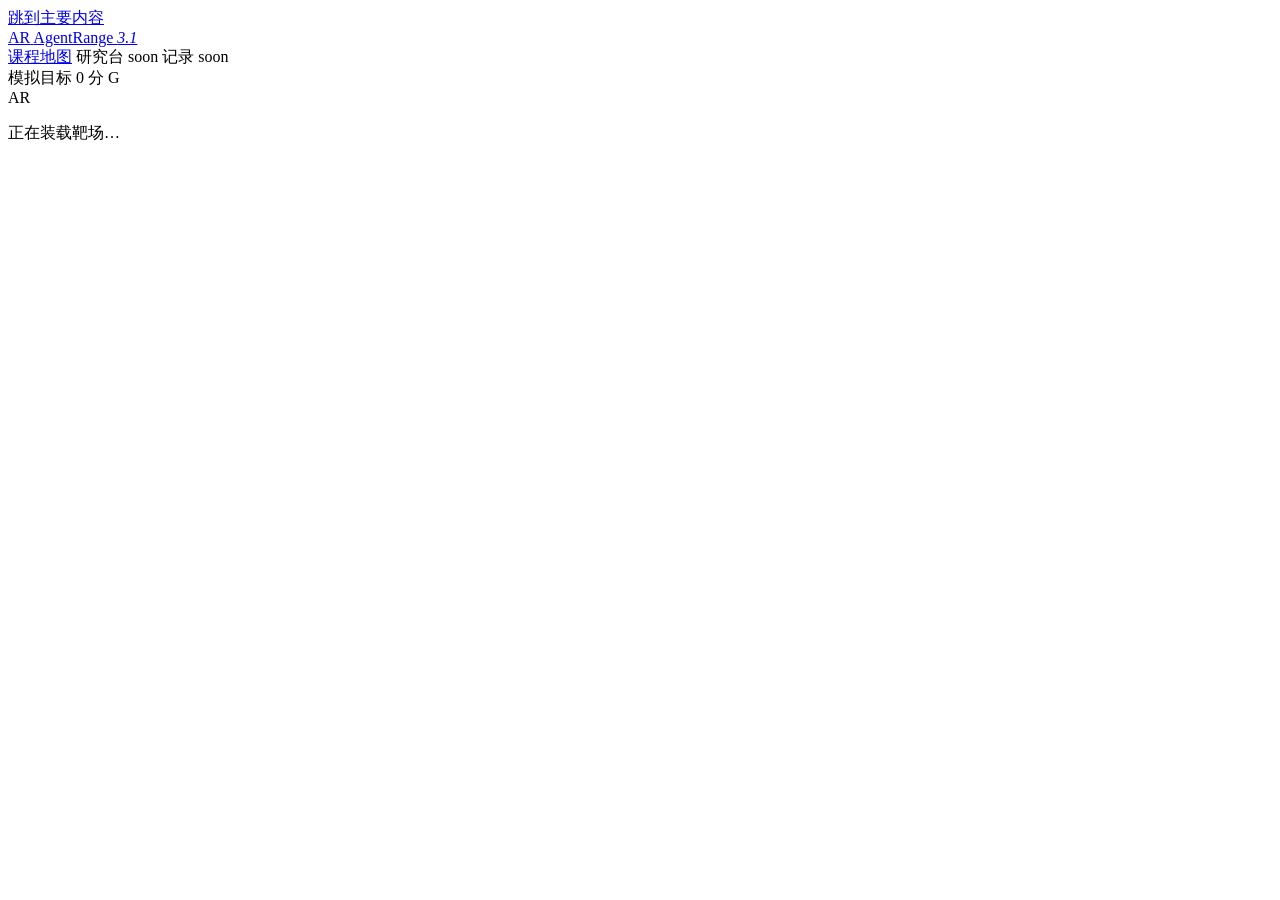
==== commit e2d63702: "v3.1: expand MVP to 12 lessons with trace inspector, replay, and read-only model panel Co-authored-b" ====
--- a/web/index.html
+++ b/web/index.html
@@ -13,7 +13,7 @@
     <div class="topbar-inner">
       <a class="brand" href="/" data-link aria-label="AgentRange 首页">
         <span class="brand-mark" aria-hidden="true">AR</span>
-        <span class="brand-text">AgentRange <em>3.0</em></span>
+        <span class="brand-text">AgentRange <em>3.1</em></span>
       </a>
       <nav class="nav" aria-label="主导航">
         <a class="nav-link" href="/" data-link>课程地图</a>
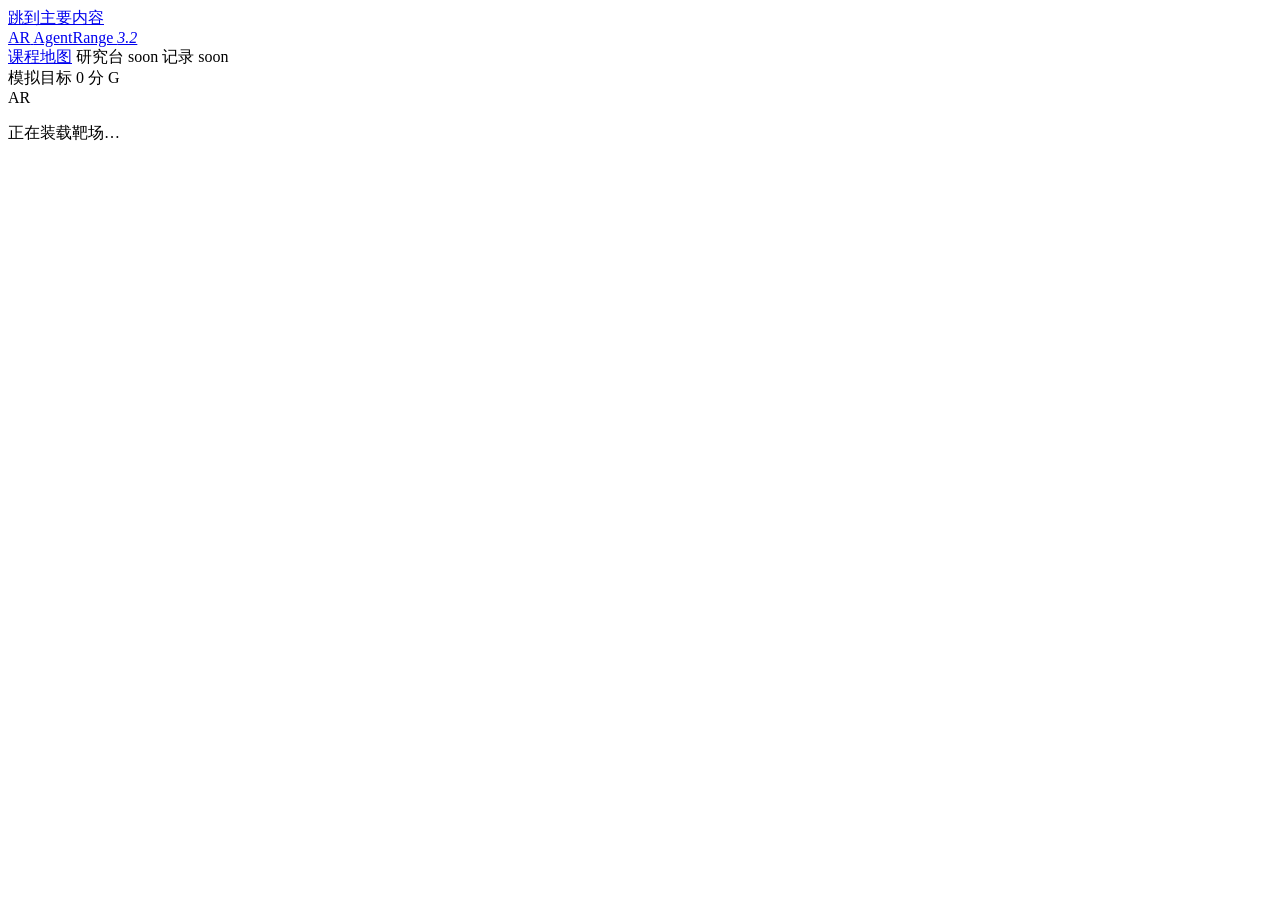
==== commit 8d8acb83: "Add chapters 4-5, complete 17-lesson curriculum (3.2.0) Co-authored-by: arena-agent <297053741+arena" ====
--- a/web/index.html
+++ b/web/index.html
@@ -13,7 +13,7 @@
     <div class="topbar-inner">
       <a class="brand" href="/" data-link aria-label="AgentRange 首页">
         <span class="brand-mark" aria-hidden="true">AR</span>
-        <span class="brand-text">AgentRange <em>3.1</em></span>
+        <span class="brand-text">AgentRange <em>3.2</em></span>
       </a>
       <nav class="nav" aria-label="主导航">
         <a class="nav-link" href="/" data-link>课程地图</a>
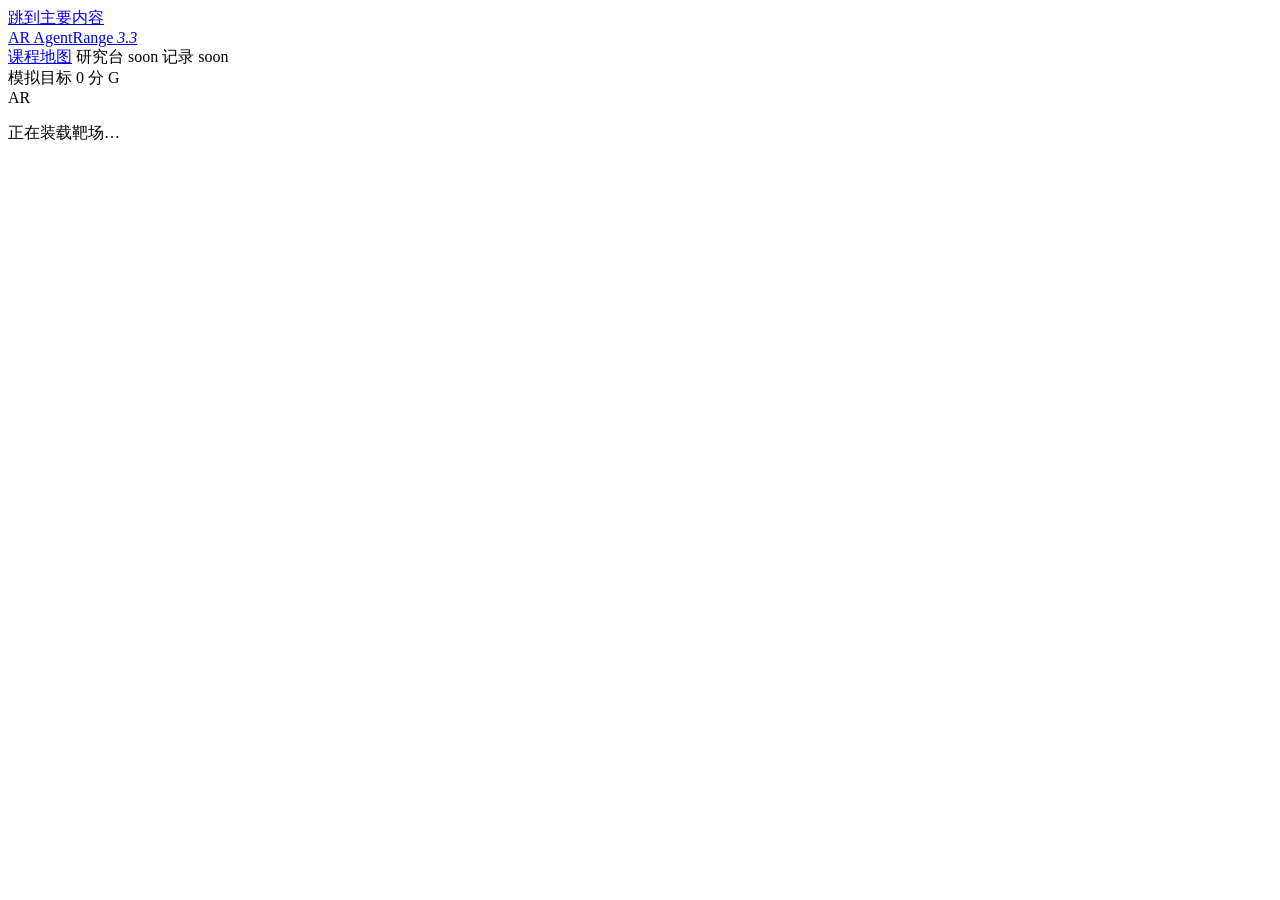
==== commit 805371bd: "Add three-tier difficulty path view (3.3.0) Co-authored-by: arena-agent <297053741+arena-agent@users" ====
--- a/web/index.html
+++ b/web/index.html
@@ -13,12 +13,12 @@
     <div class="topbar-inner">
       <a class="brand" href="/" data-link aria-label="AgentRange 首页">
         <span class="brand-mark" aria-hidden="true">AR</span>
-        <span class="brand-text">AgentRange <em>3.2</em></span>
+        <span class="brand-text">AgentRange <em>3.3</em></span>
       </a>
       <nav class="nav" aria-label="主导航">
         <a class="nav-link" href="/" data-link>课程地图</a>
-        <span class="nav-link is-disabled" title="研究台在 P3 交付">研究台 <span class="soon">soon</span></span>
-        <span class="nav-link is-disabled" title="记录在 P3 交付">记录 <span class="soon">soon</span></span>
+        <span class="nav-link is-disabled" title="研究台在 P4 交付">研究台 <span class="soon">soon</span></span>
+        <span class="nav-link is-disabled" title="记录在 P4 交付">记录 <span class="soon">soon</span></span>
       </nav>
       <div class="topbar-right">
         <span id="modelChip" class="chip chip-ghost">模拟目标</span>
